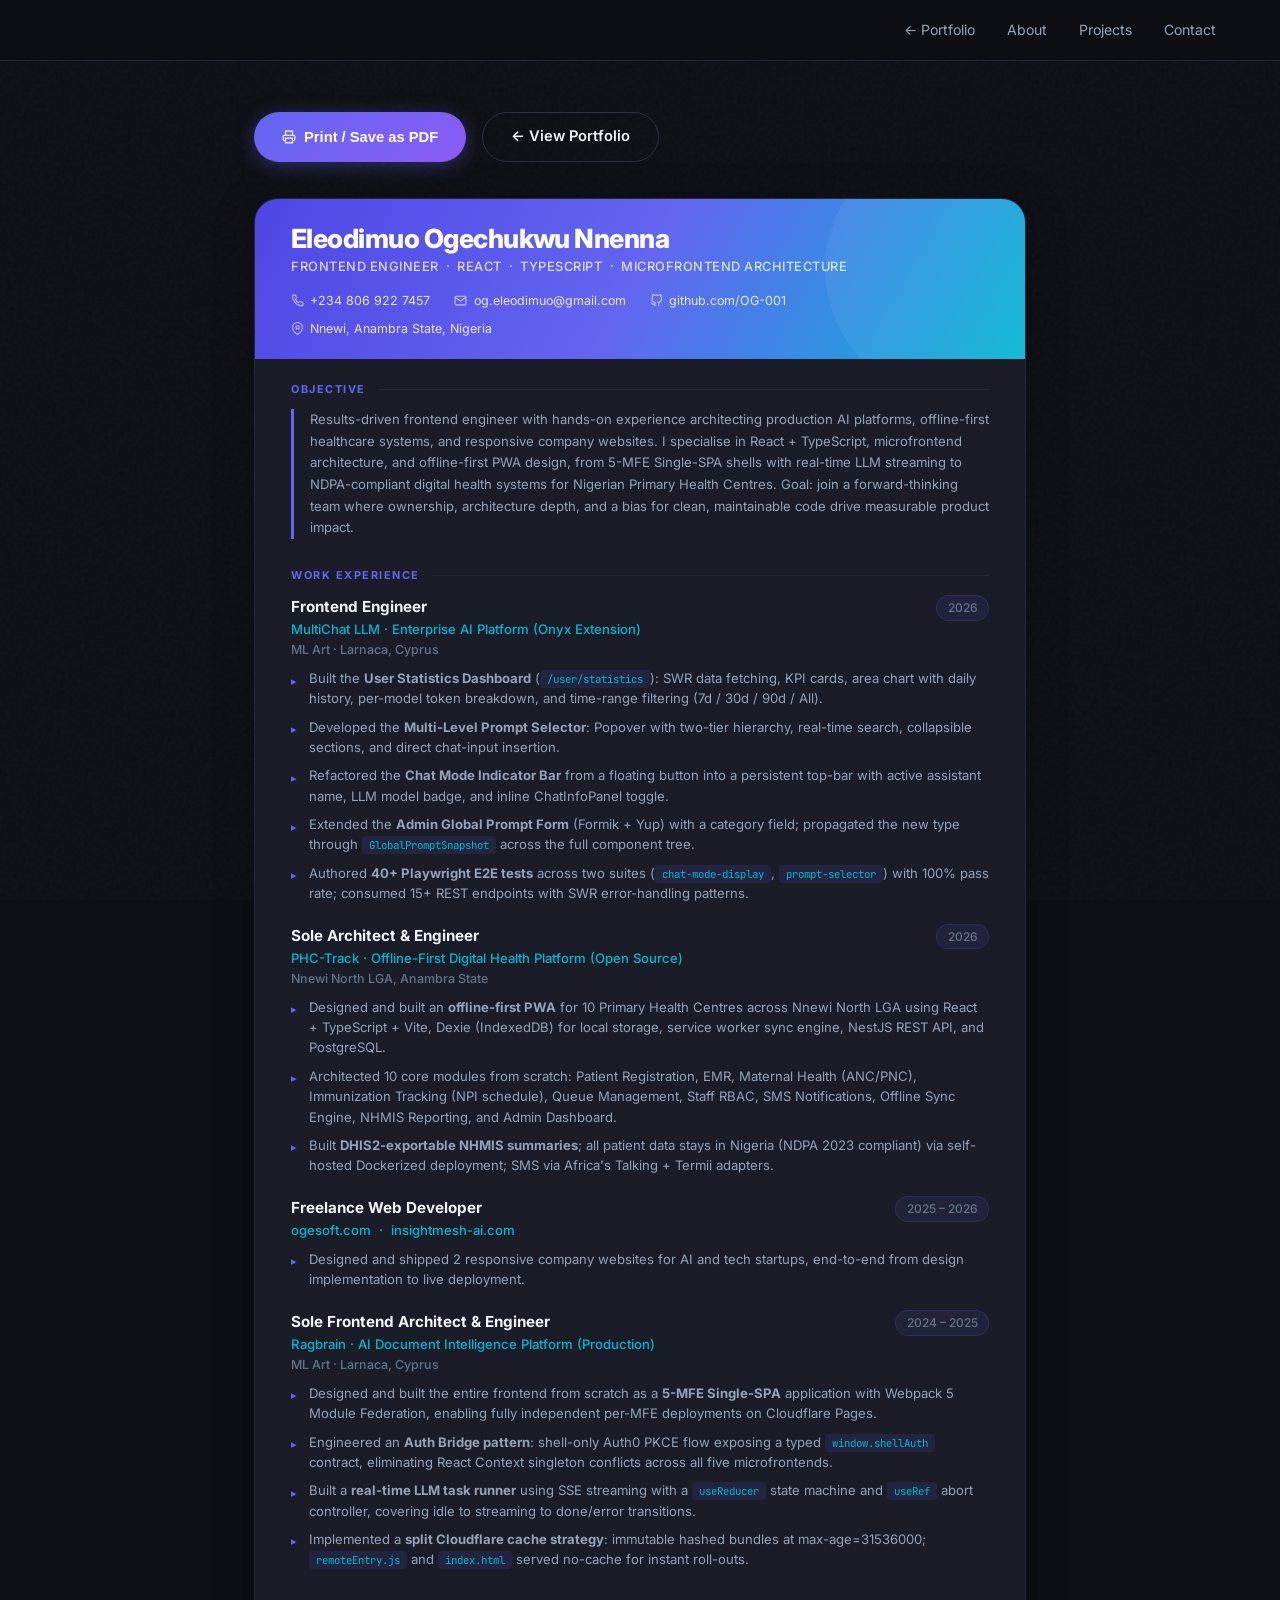
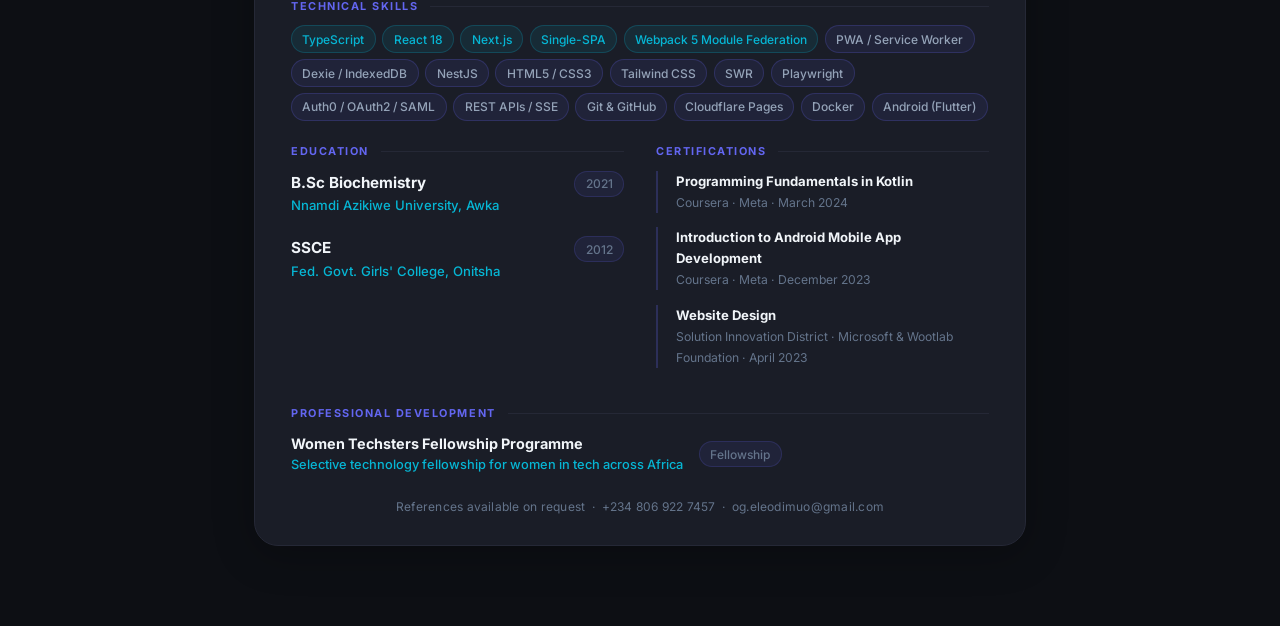
==== pages/cv.html @ f5566750 "Initial portfolio — frontend engineer showcase Includes Ragbrain (5-MFE Single-SPA), MultiChat LLM, " ====
<!DOCTYPE html>
<html lang="en">
<head>
  <meta charset="UTF-8"/>
  <meta name="viewport" content="width=device-width, initial-scale=1.0"/>
  <title>Eleodimuo Ogechukwu Nnenna — CV · Frontend Engineer</title>
  <link rel="preconnect" href="https://fonts.googleapis.com"/>
  <link rel="preconnect" href="https://fonts.gstatic.com" crossorigin/>
  <link href="https://fonts.googleapis.com/css2?family=Inter:wght@400;500;600;700;800&family=JetBrains+Mono:wght@400;700&display=swap" rel="stylesheet"/>
  <link rel="stylesheet" href="../assets/css/style.css?v=2"/>
  <style>
    /* ── CV page shell ── */
    .cv-page { background: var(--bg-base); min-height: 100vh; padding: 7rem 0 5rem; }
    .cv-wrap { max-width: 820px; margin: 0 auto; padding: 0 1.5rem; }

    /* ── Actions bar ── */
    .cv-actions { display: flex; gap: 1rem; margin-bottom: 2.25rem; flex-wrap: wrap; }

    /* ── Paper card — the visual "document" ── */
    .cv-paper {
      background: var(--bg-card);
      border: 1px solid var(--border);
      border-radius: var(--radius-xl);
      overflow: hidden;
      box-shadow: 0 8px 40px rgba(0,0,0,0.25);
    }

    /* ── Coloured top band ── */
    .cv-band {
      background: linear-gradient(120deg, #4f46e5 0%, #6366f1 50%, #06b6d4 100%);
      padding: 1.5rem 2.25rem 1.25rem;
      position: relative;
      overflow: hidden;
    }
    .cv-band::after {
      content: '';
      position: absolute;
      right: -60px; top: -60px;
      width: 260px; height: 260px;
      border-radius: 50%;
      background: rgba(255,255,255,0.06);
    }
    .cv-name {
      font-size: 1.65rem; font-weight: 800; letter-spacing: -0.02em;
      color: #fff; line-height: 1.15;
    }
    .cv-role {
      font-size: 0.8rem; font-weight: 500;
      color: rgba(255,255,255,0.78);
      margin: 0.25rem 0 0.85rem;
      letter-spacing: 0.04em;
      text-transform: uppercase;
    }
    .cv-contact-row {
      display: flex; flex-wrap: wrap; gap: 0.5rem 1.5rem;
      font-size: 0.78rem; color: rgba(255,255,255,0.85);
    }
    .cv-contact-item { display: flex; align-items: center; gap: 0.4rem; }
    .cv-contact-item svg { flex-shrink: 0; opacity: 0.75; }

    /* ── Body of the CV ── */
    .cv-body { padding: 1.4rem 2.25rem 1.75rem; }

    /* ── Section title with divider ── */
    .cv-sec {
      margin-bottom: 1.75rem;
    }
    .cv-sec-title {
      display: flex; align-items: center; gap: 0.75rem;
      font-size: 0.68rem; font-weight: 700;
      letter-spacing: 0.14em; text-transform: uppercase;
      color: var(--accent);
      margin-bottom: 0.65rem;
    }
    .cv-sec-title::after {
      content: '';
      flex: 1;
      height: 1px;
      background: var(--border);
    }

    /* ── Item rows (experience, education) ── */
    .cv-item { margin-bottom: 0; }
    .cv-item + .cv-item { margin-top: 1.25rem; }
    .cv-item-head {
      display: flex; align-items: flex-start;
      justify-content: space-between; flex-wrap: wrap; gap: 0.2rem;
      margin-bottom: 0.35rem;
    }
    .cv-item-title { font-size: 0.95rem; font-weight: 700; color: var(--text-1); }
    .cv-item-sub { font-size: 0.82rem; color: var(--accent-3); font-weight: 500; }
    .cv-item-date {
      font-size: 0.75rem; color: var(--text-3);
      white-space: nowrap;
      background: rgba(99,102,241,0.09);
      border: 1px solid rgba(99,102,241,0.18);
      border-radius: 20px;
      padding: 0.15rem 0.65rem;
      font-weight: 500;
    }

    /* ── Bullet list ── */
    .cv-list {
      padding-left: 0; list-style: none;
      margin: 0.5rem 0 0;
    }
    .cv-list li {
      position: relative;
      padding-left: 1.1rem;
      font-size: 0.82rem;
      color: var(--text-2);
      line-height: 1.55;
      margin-bottom: 0.5rem;
    }
    .cv-list li::before {
      content: '▸';
      position: absolute; left: 0;
      color: var(--accent);
      font-size: 0.7rem;
      top: 0.28rem;
    }

    /* ── Horizontal rule divider between bullets ── */
    .cv-divider {
      border: none;
      border-top: 1px solid rgba(99,102,241,0.2);
      margin: 0.35rem 0;
    }

    /* ── Skills chips ── */
    .cv-chips { display: flex; flex-wrap: wrap; gap: 0.4rem; }
    .cv-chip {
      font-size: 0.75rem; font-weight: 500;
      padding: 0.2rem 0.65rem;
      border-radius: 20px;
      background: rgba(99,102,241,0.09);
      border: 1px solid rgba(99,102,241,0.22);
      color: var(--text-2);
    }
    .cv-chip.hi {
      background: rgba(6,182,212,0.09);
      border-color: rgba(6,182,212,0.22);
      color: var(--accent-3);
    }

    /* ── Two-column layout for skills + education side-by-side ── */
    .cv-cols { display: grid; grid-template-columns: 1fr 1fr; gap: 2rem; }

    /* ── Objective block ── */
    .cv-objective {
      font-size: 0.82rem;
      line-height: 1.65;
      color: var(--text-2);
      border-left: 3px solid var(--accent);
      padding-left: 1rem;
      margin: 0;
    }

    /* ── Cert list ── */
    .cv-cert {
      font-size: 0.82rem; color: var(--text-2);
      line-height: 1.6;
      padding-left: 1.1rem;
      border-left: 2px solid rgba(99,102,241,0.25);
      margin-bottom: 0.9rem;
    }
    .cv-cert strong { color: var(--text-1); }
    .cv-cert-issuer { color: var(--text-3); font-size: 0.76rem; }

    /* ── Responsive ── */
    @media (max-width: 640px) {
      .cv-band { padding: 2rem 1.5rem 1.5rem; }
      .cv-body { padding: 1.75rem 1.5rem 2rem; }
      .cv-name { font-size: 1.7rem; }
      .cv-cols { grid-template-columns: 1fr; gap: 0; }
    }

    /* ── Print styles: clean 2-page output ── */
    @page {
      margin: 1.1cm 1cm 1cm;
      size: A4;
    }
    @media print {
      html, body { overflow: visible !important; background: #fff; }
      .nav, .cv-actions, body::before { display: none !important; }
      /* Force all fade-in elements visible — no scroll in print */
      .fade-in { opacity: 1 !important; transform: none !important; }
      .cv-page { padding: 0; background: #fff; min-height: 0; overflow: visible !important; }
      .cv-wrap { overflow: visible !important; height: auto !important; }
      .cv-paper { box-shadow: none; border: none; border-radius: 0; overflow: visible !important; height: auto !important; background: #fff !important; }
      .cv-band {
        -webkit-print-color-adjust: exact; print-color-adjust: exact;
        padding: 0.95rem 1.75rem 0.8rem;
        overflow: visible !important; height: auto !important;
      }
      .cv-body { padding: 0.85rem 1.75rem 0.9rem; overflow: visible !important; height: auto !important; -webkit-print-color-adjust: exact; print-color-adjust: exact; }
      /* Collapse grid to single column so print engine can't drop a column */
      .cv-cols { display: block !important; }
      .cv-cols > * + * { margin-top: 1.75rem; }
      /* Ensure all body text is dark/readable on white paper */
      .cv-body, .cv-body * { color: #1a1a2e !important; }
      .cv-item-title { color: #0f0f1a !important; }
      .cv-item-sub { color: #2d3561 !important; }
      .cv-item-date { color: #444 !important; background: #f0f0f8 !important; border-color: #c0c0e0 !important; }
      .cv-list li { color: #222 !important; }
      .cv-list li::before { color: #4f46e5 !important; }
      .cv-objective { color: #222 !important; border-left-color: #4f46e5 !important; }
      .cv-sec-title { color: #4f46e5 !important; }
      .cv-sec-title::after { background: #c0c0e0 !important; }
      .cv-chip { color: #333 !important; background: #f0f0f8 !important; border-color: #c0c0e0 !important; }
      .cv-chip.hi { color: #2d3561 !important; background: #e8eaf8 !important; border-color: #9da8e8 !important; }
      .cv-cert { color: #222 !important; border-left-color: #c0c0e0 !important; }
      .cv-cert strong { color: #0f0f1a !important; }
      .cv-cert-issuer { color: #555 !important; }
      .cv-divider { border-color: #ddd !important; }
      .cv-name { font-size: 1.75rem; }
      .cv-role { font-size: 0.9rem; margin: 0.2rem 0 0.65rem; }
      .cv-contact-row { font-size: 0.85rem; }
      .cv-sec { margin-bottom: 0.72rem; }
      .cv-sec-title { font-size: 0.78rem; margin-bottom: 0.4rem; }
      .cv-item-title { font-size: 1.03rem; }
      .cv-item-sub { font-size: 0.91rem; }
      .cv-item-date { font-size: 0.84rem; }
      .cv-list li { font-size: 0.91rem; line-height: 1.53; margin-bottom: 0.4rem; }
      .cv-divider { margin: 0.22rem 0 !important; }
      .cv-objective { font-size: 0.91rem; line-height: 1.57; }
      .cv-item-head { margin-bottom: 0.26rem; }
      .cv-item + .cv-item { margin-top: 0.42rem; }
      .cv-chip { font-size: 0.79rem; padding: 0.13rem 0.53rem; }
      .cv-cert { font-size: 0.91rem; line-height: 1.53; margin-bottom: 0.38rem; }
      .cv-cert-issuer { font-size: 0.82rem; }
      .cv-cols > * + * { margin-top: 1.1rem; }
      /* Keep each job entry together — prevent title orphaning */
      .cv-item { break-inside: avoid; }
      .cv-cert { break-inside: avoid; }
      .cv-divider { margin: 0.18rem 0 !important; }
    }
  </style>
</head>
<body>

<nav class="nav">
  <div class="nav-inner">
    <button class="nav-toggle" id="navToggle" aria-label="Toggle navigation">
      <span></span><span></span><span></span>
    </button>
    <ul class="nav-links" id="navLinks">
      <li><a href="../index.html">← Portfolio</a></li>
      <li><a href="about.html">About</a></li>
      <li><a href="projects.html">Projects</a></li>
      <li><a href="contact.html">Contact</a></li>
    </ul>
  </div>
</nav>

<div class="cv-page">
  <div class="cv-wrap">

    <!-- Actions -->
    <div class="cv-actions fade-in">
      <button onclick="window.print()" class="btn btn-primary" style="cursor:pointer;border:none;">
        <svg width="14" height="14" viewBox="0 0 24 24" fill="none" stroke="currentColor" stroke-width="2"><polyline points="6 9 6 2 18 2 18 9"/><path d="M6 18H4a2 2 0 01-2-2v-5a2 2 0 012-2h16a2 2 0 012 2v5a2 2 0 01-2 2h-2"/><rect x="6" y="14" width="12" height="8"/></svg>
        Print / Save as PDF
      </button>
      <a href="../index.html" class="btn btn-outline">← View Portfolio</a>
    </div>

    <!-- CV Paper -->
    <div class="cv-paper fade-in stagger-1">

      <!-- ══ Header Band ══ -->
      <div class="cv-band">
        <div class="cv-name">Eleodimuo Ogechukwu Nnenna</div>
        <div class="cv-role">Frontend Engineer &nbsp;·&nbsp; React &nbsp;·&nbsp; TypeScript &nbsp;·&nbsp; Microfrontend Architecture</div>
        <div class="cv-contact-row">
          <span class="cv-contact-item">
            <svg width="13" height="13" viewBox="0 0 24 24" fill="none" stroke="currentColor" stroke-width="2"><path d="M22 16.92v3a2 2 0 01-2.18 2 19.79 19.79 0 01-8.63-3.07A19.5 19.5 0 013 4.18 2 2 0 014.11 2h3a2 2 0 012 1.72c.127.96.361 1.903.7 2.81a2 2 0 01-.45 2.11L8.09 9.91a16 16 0 006 6l1.27-1.27a2 2 0 012.11-.45c.907.339 1.85.573 2.81.7A2 2 0 0122 16.92z"/></svg>
            +234 806 922 7457
          </span>
          <span class="cv-contact-item">
            <svg width="13" height="13" viewBox="0 0 24 24" fill="none" stroke="currentColor" stroke-width="2"><path d="M4 4h16c1.1 0 2 .9 2 2v12c0 1.1-.9 2-2 2H4c-1.1 0-2-.9-2-2V6c0-1.1.9-2 2-2z"/><polyline points="22,6 12,13 2,6"/></svg>
            og.eleodimuo@gmail.com
          </span>
          <span class="cv-contact-item">
            <svg width="13" height="13" viewBox="0 0 24 24" fill="none" stroke="currentColor" stroke-width="2"><path d="M9 19c-5 1.5-5-2.5-7-3m14 6v-3.87a3.37 3.37 0 00-.94-2.61c3.14-.35 6.44-1.54 6.44-7A5.44 5.44 0 0020 4.77 5.07 5.07 0 0019.91 1S18.73.65 16 2.48a13.38 13.38 0 00-7 0C6.27.65 5.09 1 5.09 1A5.07 5.07 0 005 4.77a5.44 5.44 0 00-1.5 3.78c0 5.42 3.3 6.61 6.44 7A3.37 3.37 0 009 18.13V22"/></svg>
            github.com/OG-001
          </span>
          <span class="cv-contact-item">
            <svg width="13" height="13" viewBox="0 0 24 24" fill="none" stroke="currentColor" stroke-width="2"><path d="M21 10c0 7-9 13-9 13s-9-6-9-13a9 9 0 0118 0z"/><circle cx="12" cy="10" r="3"/></svg>
            Nnewi, Anambra State, Nigeria
          </span>
        </div>
      </div>

      <!-- ══ CV Body ══ -->
      <div class="cv-body">

        <!-- OBJECTIVE -->
        <div class="cv-sec fade-in">
          <div class="cv-sec-title">Objective</div>
          <p class="cv-objective">
            Results-driven frontend engineer with hands-on experience architecting production AI platforms, offline-first healthcare systems, and responsive company websites.
            I specialise in React + TypeScript, microfrontend architecture, and offline-first PWA design, from 5-MFE Single-SPA shells with real-time LLM streaming to NDPA-compliant digital health systems for Nigerian Primary Health Centres.
            Goal: join a forward-thinking team where ownership, architecture depth, and a bias for clean, maintainable code drive measurable product impact.
          </p>
        </div>

        <!-- WORK EXPERIENCE -->
        <div class="cv-sec fade-in">
          <div class="cv-sec-title">Work Experience</div>

          <!-- MultiChat -->
          <div class="cv-item">
            <div class="cv-item-head">
              <div>
                <div class="cv-item-title">Frontend Engineer</div>
                <div class="cv-item-sub">MultiChat LLM · Enterprise AI Platform (Onyx Extension)</div>
                <div class="cv-item-sub" style="color:var(--text-3);font-size:0.78rem;">ML Art · Larnaca, Cyprus</div>
              </div>
              <div class="cv-item-date">2026</div>
            </div>
            <ul class="cv-list">
              <li>Built the <strong>User Statistics Dashboard</strong> (<code>/user/statistics</code>): SWR data fetching, KPI cards, area chart with daily history, per-model token breakdown, and time-range filtering (7d / 30d / 90d / All).</li>
              <li>Developed the <strong>Multi-Level Prompt Selector</strong>: Popover with two-tier hierarchy, real-time search, collapsible sections, and direct chat-input insertion.</li>
              <li>Refactored the <strong>Chat Mode Indicator Bar</strong> from a floating button into a persistent top-bar with active assistant name, LLM model badge, and inline ChatInfoPanel toggle.</li>
              <li>Extended the <strong>Admin Global Prompt Form</strong> (Formik + Yup) with a category field; propagated the new type through <code>GlobalPromptSnapshot</code> across the full component tree.</li>
              <li>Authored <strong>40+ Playwright E2E tests</strong> across two suites (<code>chat-mode-display</code>, <code>prompt-selector</code>) with 100% pass rate; consumed 15+ REST endpoints with SWR error-handling patterns.</li>
            </ul>
          </div>

          <!-- PHC-Track -->
          <div class="cv-item">
            <div class="cv-item-head">
              <div>
                <div class="cv-item-title">Sole Architect &amp; Engineer</div>
                <div class="cv-item-sub">PHC-Track · Offline-First Digital Health Platform (Open Source)</div>
                <div class="cv-item-sub" style="color:var(--text-3);font-size:0.78rem;">Nnewi North LGA, Anambra State</div>
              </div>
              <div class="cv-item-date">2026</div>
            </div>
            <ul class="cv-list">
              <li>Designed and built an <strong>offline-first PWA</strong> for 10 Primary Health Centres across Nnewi North LGA using React + TypeScript + Vite, Dexie (IndexedDB) for local storage, service worker sync engine, NestJS REST API, and PostgreSQL.</li>
              <li>Architected 10 core modules from scratch: Patient Registration, EMR, Maternal Health (ANC/PNC), Immunization Tracking (NPI schedule), Queue Management, Staff RBAC, SMS Notifications, Offline Sync Engine, NHMIS Reporting, and Admin Dashboard.</li>
              <li>Built <strong>DHIS2-exportable NHMIS summaries</strong>; all patient data stays in Nigeria (NDPA 2023 compliant) via self-hosted Dockerized deployment; SMS via Africa's Talking + Termii adapters.</li>
            </ul>
          </div>

          <!-- Freelance Websites -->
          <div class="cv-item">
            <div class="cv-item-head">
              <div>
                <div class="cv-item-title">Freelance Web Developer</div>
                <div class="cv-item-sub">ogesoft.com &nbsp;·&nbsp; insightmesh-ai.com</div>
              </div>
              <div class="cv-item-date">2025 – 2026</div>
            </div>
            <ul class="cv-list">
              <li>Designed and shipped 2 responsive company websites for AI and tech startups, end-to-end from design implementation to live deployment.</li>
            </ul>
          </div>

          <!-- Ragbrain -->
          <div class="cv-item">
            <div class="cv-item-head">
              <div>
                <div class="cv-item-title">Sole Frontend Architect &amp; Engineer</div>
                <div class="cv-item-sub">Ragbrain · AI Document Intelligence Platform (Production)</div>
                <div class="cv-item-sub" style="color:var(--text-3);font-size:0.78rem;">ML Art · Larnaca, Cyprus</div>
              </div>
              <div class="cv-item-date">2024 – 2025</div>
            </div>
            <ul class="cv-list">
              <li>Designed and built the entire frontend from scratch as a <strong>5-MFE Single-SPA</strong> application with Webpack 5 Module Federation, enabling fully independent per-MFE deployments on Cloudflare Pages.</li>
              <li>Engineered an <strong>Auth Bridge pattern</strong>: shell-only Auth0 PKCE flow exposing a typed <code>window.shellAuth</code> contract, eliminating React Context singleton conflicts across all five microfrontends.</li>
              <li>Built a <strong>real-time LLM task runner</strong> using SSE streaming with a <code>useReducer</code> state machine and <code>useRef</code> abort controller, covering idle to streaming to done/error transitions.</li>
              <li>Implemented a <strong>split Cloudflare cache strategy</strong>: immutable hashed bundles at max-age=31536000; <code>remoteEntry.js</code> and <code>index.html</code> served no-cache for instant roll-outs.</li>
            </ul>
          </div>
        </div>

        <!-- TECHNICAL SKILLS -->
        <div class="cv-sec fade-in" style="margin-top:1.4rem;margin-bottom:0;">
          <div class="cv-sec-title">Technical Skills</div>
          <div class="cv-chips">
            <span class="cv-chip hi">TypeScript</span>
            <span class="cv-chip hi">React 18</span>
            <span class="cv-chip hi">Next.js</span>
            <span class="cv-chip hi">Single-SPA</span>
            <span class="cv-chip hi">Webpack 5 Module Federation</span>
            <span class="cv-chip">PWA / Service Worker</span>
            <span class="cv-chip">Dexie / IndexedDB</span>
            <span class="cv-chip">NestJS</span>
            <span class="cv-chip">HTML5 / CSS3</span>
            <span class="cv-chip">Tailwind CSS</span>
            <span class="cv-chip">SWR</span>
            <span class="cv-chip">Playwright</span>
            <span class="cv-chip">Auth0 / OAuth2 / SAML</span>
            <span class="cv-chip">REST APIs / SSE</span>
            <span class="cv-chip">Git &amp; GitHub</span>
            <span class="cv-chip">Cloudflare Pages</span>
            <span class="cv-chip">Docker</span>
            <span class="cv-chip">Android (Flutter)</span>
          </div>
        </div>

        <!-- EDUCATION + CERTIFICATIONS side-by-side -->
        <div class="cv-cols" style="margin-top:1.4rem;">

          <!-- Education -->
          <div class="cv-sec fade-in" style="margin-bottom:0;">
            <div class="cv-sec-title">Education</div>

            <div class="cv-item">
              <div class="cv-item-head">
                <div>
                  <div class="cv-item-title">B.Sc Biochemistry</div>
                  <div class="cv-item-sub">Nnamdi Azikiwe University, Awka</div>
                </div>
                <div class="cv-item-date">2021</div>
              </div>
            </div>

            <div class="cv-item">
              <div class="cv-item-head">
                <div>
                  <div class="cv-item-title">SSCE</div>
                  <div class="cv-item-sub">Fed. Govt. Girls' College, Onitsha</div>
                </div>
                <div class="cv-item-date">2012</div>
              </div>
            </div>

          </div>

          <!-- Certifications -->
          <div class="cv-sec fade-in" style="margin-bottom:0;">
            <div class="cv-sec-title">Certifications</div>

            <div class="cv-cert">
              <strong>Programming Fundamentals in Kotlin</strong><br/>
              <span class="cv-cert-issuer">Coursera · Meta · March 2024</span>
            </div>

            <div class="cv-cert">
              <strong>Introduction to Android Mobile App Development</strong><br/>
              <span class="cv-cert-issuer">Coursera · Meta · December 2023</span>
            </div>

            <div class="cv-cert">
              <strong>Website Design</strong><br/>
              <span class="cv-cert-issuer">Solution Innovation District · Microsoft &amp; Wootlab Foundation · April 2023</span>
            </div>

          </div>

        </div><!-- /.cv-cols -->

        <!-- PROFESSIONAL DEVELOPMENT -->
        <div class="cv-sec fade-in" style="margin-bottom:0;margin-top:1.4rem;">
          <div class="cv-sec-title">Professional Development</div>
          <div style="display:flex;align-items:center;gap:1rem;flex-wrap:wrap;">
            <div>
              <div class="cv-item-title" style="font-size:0.9rem;">Women Techsters Fellowship Programme</div>
              <div class="cv-item-sub" style="font-size:0.8rem;">Selective technology fellowship for women in tech across Africa</div>
            </div>
            <div class="cv-item-date">Fellowship</div>
          </div>
        </div>

        <!-- FOOTER NOTE -->
        <p style="font-size:0.75rem;color:var(--text-3);text-align:center;margin-top:1.25rem;letter-spacing:0.02em;">
          References available on request &nbsp;·&nbsp; +234 806 922 7457 &nbsp;·&nbsp; og.eleodimuo@gmail.com
        </p>

      </div><!-- /.cv-body -->
    </div><!-- /.cv-paper -->

  </div><!-- /.cv-wrap -->
</div><!-- /.cv-page -->

<script src="../assets/js/main.js"></script>
</body>
</html>
---- assets/css/style.css ----
/* ─────────────────────────────────────────────────────────────
   MultiChat LLM Platform — Portfolio Stylesheet
   ───────────────────────────────────────────────────────────── */

:root {
  --bg-base:       #0d0f14;
  --bg-surface:    #14171f;
  --bg-card:       #1a1d27;
  --bg-card-hover: #1f2333;
  --border:        #252836;
  --border-light:  #2e3248;
  --accent:        #6366f1;        /* indigo */
  --accent-2:      #8b5cf6;        /* violet */
  --accent-3:      #06b6d4;        /* cyan */
  --accent-4:      #10b981;        /* emerald */
  --accent-5:      #f59e0b;        /* amber */
  --accent-red:    #ef4444;
  --text-1:        #f1f5f9;
  --text-2:        #94a3b8;
  --text-3:        #64748b;
  --radius-sm:     6px;
  --radius-md:     12px;
  --radius-lg:     18px;
  --radius-xl:     24px;
  --shadow:        0 8px 32px rgba(0,0,0,0.4);
  --shadow-glow:   0 0 40px rgba(99,102,241,0.15);
  --transition:    0.25s cubic-bezier(0.4,0,0.2,1);
}

/* ── Reset ── */
*, *::before, *::after { box-sizing: border-box; margin: 0; padding: 0; }
html { scroll-behavior: smooth; font-size: 16px; }
body {
  font-family: 'Inter', 'Segoe UI', system-ui, sans-serif;
  background: var(--bg-base);
  color: var(--text-1);
  line-height: 1.6;
  overflow-x: hidden;
}
a { text-decoration: none; color: inherit; }
img, svg { display: block; max-width: 100%; }

/* ── Typography ── */
h1 { font-size: clamp(2.2rem, 5vw, 3.8rem); font-weight: 800; line-height: 1.1; letter-spacing: -0.03em; }
h2 { font-size: clamp(1.6rem, 3vw, 2.4rem); font-weight: 700; letter-spacing: -0.02em; }
h3 { font-size: 1.2rem; font-weight: 600; }
h4 { font-size: 1rem; font-weight: 600; }
p  { color: var(--text-2); line-height: 1.75; }
code {
  font-family: 'JetBrains Mono', 'Fira Code', monospace;
  font-size: 0.82em;
  background: rgba(99,102,241,0.12);
  color: var(--accent-3);
  padding: 2px 7px;
  border-radius: 4px;
}
pre {
  background: #0a0c12;
  border: 1px solid var(--border-light);
  border-radius: var(--radius-md);
  padding: 1.25rem 1.5rem;
  overflow-x: auto;
  font-size: 0.85rem;
  line-height: 1.7;
}
pre code { background: none; padding: 0; color: #e2e8f0; }

/* ── Layout helpers ── */
.container { max-width: 1200px; margin: 0 auto; padding: 0 1.5rem; }
.section    { padding: 6rem 0; }
.section-sm { padding: 4rem 0; }

/* ── Accent text ── */
.grad {
  color: #fff;
}
.grad-green {
  color: var(--accent-4);
}

/* ── Noise texture overlay ── */
body::before {
  content: '';
  position: fixed;
  inset: 0;
  background-image: url("data:image/svg+xml,%3Csvg viewBox='0 0 256 256' xmlns='http://www.w3.org/2000/svg'%3E%3Cfilter id='n'%3E%3CfeTurbulence type='fractalNoise' baseFrequency='0.9' numOctaves='4' stitchTiles='stitch'/%3E%3C/filter%3E%3Crect width='100%25' height='100%25' filter='url(%23n)' opacity='0.03'/%3E%3C/svg%3E");
  pointer-events: none;
  z-index: 0;
}

/* ── Nav ── */
.nav {
  position: fixed;
  top: 0; left: 0; right: 0;
  z-index: 100;
  background: rgba(13,15,20,0.85);
  backdrop-filter: blur(20px);
  border-bottom: 1px solid var(--border);
  transition: var(--transition);
}
.nav-inner {
  display: flex;
  align-items: center;
  justify-content: space-between;
  height: 60px;
  max-width: 1200px;
  margin: 0 auto;
  padding: 0 1.5rem;
}
.nav-logo {
  display: flex;
  align-items: center;
  gap: 10px;
  font-weight: 700;
  font-size: 1.05rem;
}
.nav-logo-dot {
  width: 10px; height: 10px;
  background: linear-gradient(135deg, var(--accent), var(--accent-2));
  border-radius: 50%;
}
.nav-links {
  display: flex;
  gap: 2rem;
  list-style: none;
  margin-left: auto;
}
.nav-links a {
  font-size: 0.88rem;
  color: var(--text-2);
  transition: color var(--transition);
  position: relative;
}
.nav-links a::after {
  content: '';
  position: absolute;
  bottom: -2px; left: 0; right: 100%;
  height: 1px;
  background: var(--accent);
  transition: right var(--transition);
}
.nav-links a:hover { color: var(--text-1); }
.nav-links a:hover::after { right: 0; }
.nav-cta {
  background: linear-gradient(135deg, var(--accent), var(--accent-2));
  color: #fff !important;
  padding: 0.45rem 1.1rem;
  border-radius: 20px;
  font-weight: 600;
  font-size: 0.85rem !important;
  transition: opacity var(--transition) !important;
}
.nav-cta:hover { opacity: 0.85; }
.nav-cta::after { display: none !important; }

/* ── Hero ── */
.hero {
  position: relative;
  min-height: 100vh;
  display: flex;
  align-items: center;
  padding-top: 60px;
  overflow: hidden;
}
.hero-bg {
  position: absolute;
  inset: 0;
  background:
    radial-gradient(ellipse 80% 60% at 20% 40%, rgba(99,102,241,0.12) 0%, transparent 60%),
    radial-gradient(ellipse 60% 50% at 80% 60%, rgba(139,92,246,0.10) 0%, transparent 60%),
    radial-gradient(ellipse 50% 40% at 50% 10%, rgba(6,182,212,0.08) 0%, transparent 60%);
}
.hero-grid {
  position: absolute;
  inset: 0;
  background-image:
    linear-gradient(rgba(255,255,255,0.02) 1px, transparent 1px),
    linear-gradient(90deg, rgba(255,255,255,0.02) 1px, transparent 1px);
  background-size: 60px 60px;
  mask-image: radial-gradient(ellipse 80% 80% at 50% 50%, black, transparent);
}
.hero-content {
  position: relative;
  z-index: 1;
  max-width: 760px;
  margin: 0 auto;
  text-align: center;
}
.hero-badge {
  display: inline-flex;
  align-items: center;
  gap: 8px;
  background: rgba(99,102,241,0.12);
  border: 1px solid rgba(99,102,241,0.25);
  border-radius: 20px;
  padding: 6px 14px;
  font-size: 0.8rem;
  font-weight: 600;
  color: var(--accent);
  margin-bottom: 1.5rem;
  letter-spacing: 0.04em;
  text-transform: uppercase;
}
.hero-badge-dot {
  width: 6px; height: 6px;
  background: var(--accent);
  border-radius: 50%;
  animation: pulse 2s infinite;
}
@keyframes pulse {
  0%, 100% { opacity: 1; transform: scale(1); }
  50% { opacity: 0.5; transform: scale(0.8); }
}
.hero h1 { margin-bottom: 1.25rem; font-size: clamp(1.2rem, 2.5vw, 1.9rem); }
.hero-sub {
  font-size: 1.15rem;
  color: var(--text-2);
  margin-bottom: 2.5rem;
  max-width: 560px;
  line-height: 1.7;
  margin-left: auto;
  margin-right: auto;
}
.hero-actions { display: flex; gap: 1rem; flex-wrap: wrap; justify-content: center; }
.btn {
  display: inline-flex;
  align-items: center;
  gap: 8px;
  padding: 0.75rem 1.75rem;
  border-radius: 30px;
  font-weight: 600;
  font-size: 0.92rem;
  transition: all var(--transition);
  cursor: pointer;
  border: none;
}
.btn-primary {
  background: linear-gradient(135deg, var(--accent), var(--accent-2));
  color: #fff;
  box-shadow: 0 4px 20px rgba(99,102,241,0.35);
}
.btn-primary:hover {
  transform: translateY(-2px);
  box-shadow: 0 8px 32px rgba(99,102,241,0.45);
}
.btn-outline {
  background: transparent;
  color: var(--text-1);
  border: 1px solid var(--border-light);
}
.btn-outline:hover {
  border-color: var(--accent);
  color: var(--accent);
  transform: translateY(-2px);
}
.hero-stats {
  display: flex;
  gap: 2.5rem;
  margin-top: 3.5rem;
  padding-top: 2.5rem;
  border-top: 1px solid var(--border);
  flex-wrap: wrap;
  justify-content: center;
}
.hero-stat-value {
  font-size: 2rem;
  font-weight: 800;
  color: var(--text-1);
}
.hero-stat-label {
  font-size: 0.78rem;
  color: var(--text-3);
  text-transform: uppercase;
  letter-spacing: 0.06em;
  margin-top: 2px;
}

/* ── Section headers ── */
.section-header { text-align: center; max-width: 640px; margin: 0 auto 4rem; }
.section-tag {
  display: inline-block;
  font-size: 0.75rem;
  font-weight: 700;
  text-transform: uppercase;
  letter-spacing: 0.1em;
  color: var(--accent);
  margin-bottom: 0.75rem;
}
.section-header h2 { margin-bottom: 1rem; font-size: clamp(1.2rem, 2.2vw, 1.7rem); }
.section-header p { font-size: 1.05rem; }

/* ── Cards ── */
.card {
  background: var(--bg-card);
  border: 1px solid var(--border);
  border-radius: var(--radius-lg);
  overflow: hidden;
  transition: all var(--transition);
}
.card:hover {
  border-color: var(--border-light);
  transform: translateY(-4px);
  box-shadow: var(--shadow), var(--shadow-glow);
}
.card-body { padding: 1.75rem; }

/* ── Feature grid ── */
.feature-grid {
  display: grid;
  grid-template-columns: repeat(auto-fill, minmax(300px, 1fr));
  gap: 1.5rem;
}
.feature-icon {
  width: 48px; height: 48px;
  border-radius: var(--radius-md);
  display: flex;
  align-items: center;
  justify-content: center;
  font-size: 1.4rem;
  margin-bottom: 1rem;
}
.feature-card h3 { margin-bottom: 0.5rem; }
.feature-card p { font-size: 0.9rem; }

/* ── Tech stack ── */
.tech-grid {
  display: flex;
  flex-wrap: wrap;
  gap: 0.75rem;
  margin-top: 1rem;
}
.tech-tag {
  display: inline-flex;
  align-items: center;
  gap: 6px;
  background: var(--bg-card);
  border: 1px solid var(--border);
  border-radius: 20px;
  padding: 0.35rem 0.9rem;
  font-size: 0.82rem;
  font-weight: 500;
  color: var(--text-2);
  transition: all var(--transition);
}
.tech-tag:hover {
  border-color: var(--accent);
  color: var(--accent);
}
.tech-dot {
  width: 7px; height: 7px;
  border-radius: 50%;
}

/* ── Architecture section ── */
.arch-container {
  background: var(--bg-surface);
  border: 1px solid var(--border);
  border-radius: var(--radius-xl);
  overflow: hidden;
}
.arch-tabs {
  display: flex;
  border-bottom: 1px solid var(--border);
  overflow-x: auto;
  padding: 0 1.5rem;
}
.arch-tab {
  padding: 1rem 1.25rem;
  font-size: 0.88rem;
  font-weight: 600;
  color: var(--text-3);
  cursor: pointer;
  border-bottom: 2px solid transparent;
  white-space: nowrap;
  transition: all var(--transition);
}
.arch-tab:hover { color: var(--text-2); }
.arch-tab.active { color: var(--accent); border-bottom-color: var(--accent); }
.arch-panel { display: none; padding: 2rem; }
.arch-panel.active { display: block; }

/* ── Screenshot mockup ── */
.mockup-container {
  background: var(--bg-surface);
  border: 1px solid var(--border);
  border-radius: var(--radius-xl);
  overflow: hidden;
}
.mockup-bar {
  background: var(--bg-card);
  border-bottom: 1px solid var(--border);
  padding: 0.75rem 1rem;
  display: flex;
  align-items: center;
  gap: 0.5rem;
}
.mockup-dot { width: 10px; height: 10px; border-radius: 50%; }
.mockup-url {
  flex: 1;
  background: var(--bg-base);
  border: 1px solid var(--border);
  border-radius: 6px;
  padding: 4px 12px;
  font-size: 0.78rem;
  color: var(--text-3);
  max-width: 360px;
  margin: 0 auto;
}
.mockup-content { padding: 0; }

/* ── Timeline ── */
.timeline { position: relative; padding-left: 2rem; }
.timeline::before {
  content: '';
  position: absolute;
  left: 7px; top: 6px; bottom: 0;
  width: 2px;
  background: linear-gradient(to bottom, var(--accent), transparent);
}
.timeline-item {
  position: relative;
  padding-bottom: 2.5rem;
}
.timeline-item::before {
  content: '';
  position: absolute;
  left: -1.73rem;
  top: 6px;
  width: 12px; height: 12px;
  background: var(--accent);
  border-radius: 50%;
  box-shadow: 0 0 12px rgba(99,102,241,0.5);
}
.timeline-date {
  font-size: 0.78rem;
  font-weight: 700;
  text-transform: uppercase;
  letter-spacing: 0.08em;
  color: var(--accent);
  margin-bottom: 0.4rem;
}
.timeline-item h3 { margin-bottom: 0.4rem; }
.timeline-item p { font-size: 0.9rem; }

/* ── Code snippet ── */
.code-window {
  background: #070910;
  border: 1px solid var(--border-light);
  border-radius: var(--radius-lg);
  overflow: hidden;
}
.code-header {
  background: var(--bg-card);
  padding: 0.75rem 1.25rem;
  display: flex;
  align-items: center;
  gap: 0.75rem;
  border-bottom: 1px solid var(--border);
}
.code-filename {
  font-size: 0.8rem;
  color: var(--text-3);
  font-family: 'JetBrains Mono', monospace;
}
.code-body { padding: 1.5rem; overflow-x: auto; }
.code-body pre { background: none; border: none; padding: 0; }

/* ── Endpoint table ── */
.endpoint-table {
  width: 100%;
  border-collapse: collapse;
  font-size: 0.85rem;
}
.endpoint-table th {
  text-align: left;
  padding: 0.75rem 1rem;
  color: var(--text-3);
  font-size: 0.75rem;
  text-transform: uppercase;
  letter-spacing: 0.07em;
  border-bottom: 1px solid var(--border);
}
.endpoint-table td { padding: 0.75rem 1rem; border-bottom: 1px solid var(--border); vertical-align: top; }
.endpoint-table tr:last-child td { border-bottom: none; }
.endpoint-table tr:hover td { background: var(--bg-card-hover); }
.method-badge {
  display: inline-block;
  padding: 2px 8px;
  border-radius: 4px;
  font-family: 'JetBrains Mono', monospace;
  font-size: 0.72rem;
  font-weight: 700;
}
.method-GET    { background: rgba(16,185,129,0.15); color: #34d399; }
.method-POST   { background: rgba(99,102,241,0.15); color: #818cf8; }
.method-PUT    { background: rgba(245,158,11,0.15); color: #fbbf24; }
.method-DELETE { background: rgba(239,68,68,0.15); color: #f87171; }
.endpoint-path { font-family: 'JetBrains Mono', monospace; color: var(--text-1); }
.endpoint-status {
  display: inline-flex;
  align-items: center;
  gap: 5px;
  font-size: 0.78rem;
  font-weight: 600;
  color: var(--accent-4);
}
.endpoint-status::before {
  content: '';
  width: 6px; height: 6px;
  background: var(--accent-4);
  border-radius: 50%;
}
.endpoint-new  { color: var(--accent-3); }
.endpoint-ext  { color: var(--accent-5); }

/* ── Stats grid ── */
.stats-row {
  display: grid;
  grid-template-columns: repeat(auto-fill, minmax(180px, 1fr));
  gap: 1rem;
}
.stat-card {
  background: var(--bg-card);
  border: 1px solid var(--border);
  border-radius: var(--radius-md);
  padding: 1.5rem;
  text-align: center;
  transition: all var(--transition);
}
.stat-card:hover {
  border-color: var(--accent);
  box-shadow: 0 0 20px rgba(99,102,241,0.1);
}
.stat-num {
  font-size: 2.2rem;
  font-weight: 800;
  color: var(--accent);
}
.stat-label { font-size: 0.8rem; color: var(--text-3); margin-top: 4px; }

/* ── Test results ── */
.test-list { list-style: none; display: flex; flex-direction: column; gap: 0.6rem; }
.test-item {
  display: flex;
  align-items: center;
  gap: 0.75rem;
  padding: 0.65rem 1rem;
  background: var(--bg-card);
  border: 1px solid var(--border);
  border-radius: var(--radius-sm);
  font-size: 0.85rem;
  transition: all var(--transition);
}
.test-item:hover { border-color: var(--border-light); }
.test-pass { border-left: 3px solid var(--accent-4); }
.test-warn { border-left: 3px solid var(--accent-5); }
.test-icon { font-size: 1rem; flex-shrink: 0; }
.test-name { flex: 1; color: var(--text-2); }
.test-badge {
  font-size: 0.72rem;
  font-weight: 700;
  text-transform: uppercase;
  padding: 2px 8px;
  border-radius: 4px;
}
.badge-pass { background: rgba(16,185,129,0.15); color: #34d399; }
.badge-warn { background: rgba(245,158,11,0.15); color: #fbbf24; }

/* ── Two col layout ── */
.two-col {
  display: grid;
  grid-template-columns: 1fr 1fr;
  gap: 2rem;
  align-items: start;
}
.three-col {
  display: grid;
  grid-template-columns: repeat(3, 1fr);
  gap: 1.5rem;
}

/* ── Contribution highlights ── */
.contrib-item {
  display: flex;
  gap: 1rem;
  padding: 1.25rem;
  background: var(--bg-card);
  border: 1px solid var(--border);
  border-radius: var(--radius-md);
  transition: all var(--transition);
}
.contrib-item:hover {
  border-color: var(--border-light);
  transform: translateX(4px);
}
.contrib-num {
  font-size: 1.5rem;
  font-weight: 800;
  color: var(--accent);
  flex-shrink: 0;
  width: 2rem;
  line-height: 1;
  margin-top: 2px;
}
.contrib-body h4 { margin-bottom: 0.3rem; }
.contrib-body p { font-size: 0.88rem; }

/* ── Scrollbar ── */
::-webkit-scrollbar { width: 6px; height: 6px; }
::-webkit-scrollbar-track { background: var(--bg-surface); }
::-webkit-scrollbar-thumb { background: var(--border-light); border-radius: 3px; }
::-webkit-scrollbar-thumb:hover { background: var(--accent); }

/* ── Footer ── */
.footer {
  background: var(--bg-surface);
  border-top: 1px solid var(--border);
  padding: 3rem 0 2rem;
  margin-top: 4rem;
}
.footer-grid {
  display: grid;
  grid-template-columns: 2fr 1fr 1fr;
  gap: 3rem;
  margin-bottom: 2.5rem;
}
.footer-brand h3 { margin-bottom: 0.75rem; }
.footer-brand p { font-size: 0.88rem; max-width: 280px; }
.footer-col h4 { font-size: 0.8rem; text-transform: uppercase; letter-spacing: 0.08em; color: var(--text-3); margin-bottom: 1rem; }
.footer-col ul { list-style: none; }
.footer-col li { margin-bottom: 0.6rem; }
.footer-col a { font-size: 0.88rem; color: var(--text-2); transition: color var(--transition); }
.footer-col a:hover { color: var(--accent); }
.footer-bottom {
  display: flex;
  align-items: center;
  justify-content: space-between;
  padding-top: 2rem;
  border-top: 1px solid var(--border);
  font-size: 0.82rem;
  color: var(--text-3);
}

/* ── Animations ── */
.fade-in {
  opacity: 0;
  transform: translateY(24px);
  transition: opacity 0.6s ease, transform 0.6s ease;
}
.fade-in.visible {
  opacity: 1;
  transform: translateY(0);
}
.stagger-1 { transition-delay: 0.1s; }
.stagger-2 { transition-delay: 0.2s; }
.stagger-3 { transition-delay: 0.3s; }
.stagger-4 { transition-delay: 0.4s; }

/* ── Responsive ── */
@media (max-width: 900px) {
  .two-col, .three-col { grid-template-columns: 1fr; }
  .footer-grid { grid-template-columns: 1fr 1fr; }
  .hero-stats { gap: 1.5rem; }
}
@media (max-width: 640px) {
  .nav-links { display: none; }
  .section { padding: 4rem 0; }
  .footer-grid { grid-template-columns: 1fr; }
  .stats-row { grid-template-columns: 1fr 1fr; }
}

/* ── Highlight colours ── */
.hl-indigo { background: rgba(99,102,241,0.12); border-color: rgba(99,102,241,0.25); }
.hl-violet { background: rgba(139,92,246,0.12); border-color: rgba(139,92,246,0.25); }
.hl-cyan   { background: rgba(6,182,212,0.12);  border-color: rgba(6,182,212,0.25); }
.hl-green  { background: rgba(16,185,129,0.12); border-color: rgba(16,185,129,0.25); }
.hl-amber  { background: rgba(245,158,11,0.12); border-color: rgba(245,158,11,0.25); }
.hl-red    { background: rgba(239,68,68,0.12);  border-color: rgba(239,68,68,0.25); }

.icon-indigo { background: rgba(99,102,241,0.15); color: #818cf8; }
.icon-violet { background: rgba(139,92,246,0.15); color: #a78bfa; }
.icon-cyan   { background: rgba(6,182,212,0.15);  color: #22d3ee; }
.icon-green  { background: rgba(16,185,129,0.15); color: #34d399; }
.icon-amber  { background: rgba(245,158,11,0.15); color: #fbbf24; }
.icon-red    { background: rgba(239,68,68,0.15);  color: #f87171; }

/* ── Nav scroll behaviour ── */
.nav--scrolled {
  box-shadow: 0 4px 24px rgba(0,0,0,0.4);
  border-bottom-color: var(--border-light);
}
.nav--hidden { transform: translateY(-100%); }
.nav-links a.active { color: var(--text-1); }
.nav-links a.active::after { width: 100%; }

/* ══════════════════════════════════════════
   UNIFIED PORTFOLIO — RAGBRAIN + MULTICHAT
   Added classes for merged portfolio
   ══════════════════════════════════════════ */

/* ── Hero canvas & typewriter ── */
.hero-canvas {
  position: absolute;
  inset: 0;
  pointer-events: none;
  z-index: 0;
}
.typed-cursor {
  display: inline-block;
  color: var(--accent);
  animation: blink 1s step-end infinite;
}
@keyframes blink { 0%,100% { opacity:1; } 50% { opacity:0; } }

/* ── Nav mobile toggle ── */
.nav-toggle {
  display: none;
  flex-direction: column;
  gap: 5px;
  background: none;
  border: none;
  cursor: pointer;
  padding: 4px;
}
.nav-toggle span {
  display: block;
  width: 22px;
  height: 2px;
  background: var(--text-2);
  border-radius: 2px;
  transition: all 0.25s;
}
@media (max-width: 768px) {
  .nav-toggle { display: flex; }
  .nav-links {
    display: none;
    position: absolute;
    top: 100%;
    left: 0;
    right: 0;
    background: var(--bg-surface);
    border-bottom: 1px solid var(--border);
    padding: 1rem 1.5rem;
    flex-direction: column;
    gap: 0.75rem;
  }
  .nav-links.open { display: flex; }
  .nav-links li { list-style: none; }
  .nav-links a { font-size: 0.95rem; }
}

/* ── About grid ── */
.about-grid {
  display: grid;
  grid-template-columns: 1fr 1fr;
  gap: 3rem;
  align-items: start;
}
@media (max-width: 768px) { .about-grid { grid-template-columns: 1fr; gap: 2rem; } }

/* ── Skill bars ── */
.about-skills { display: flex; flex-direction: column; gap: 1rem; }
.skill-row { display: grid; grid-template-columns: 1fr auto; grid-template-rows: auto auto; gap: 0.3rem 0.5rem; align-items: center; }
.sk-name { font-size: 0.85rem; font-weight: 600; color: var(--text-2); grid-column: 1; }
.sk-pct { font-size: 0.8rem; font-weight: 700; color: var(--accent); grid-column: 2; grid-row: 1 / 3; }
.sk-bar { grid-column: 1; height: 6px; background: var(--bg-card); border-radius: 99px; overflow: hidden; }
.sk-fill { height: 100%; width: 0; background: linear-gradient(90deg, var(--accent), #8b5cf6); border-radius: 99px; transition: width 1.2s cubic-bezier(0.4,0,0.2,1); }

/* ── Projects two-column grid ── */
.projects-grid {
  display: grid;
  grid-template-columns: 1fr 1fr;
  gap: 2rem;
}
@media (max-width: 900px) { .projects-grid { grid-template-columns: 1fr; } }

/* ── Project overview card ── */
.project-overview {
  background: var(--bg-card);
  border: 1px solid var(--border);
  border-radius: 16px;
  padding: 1.75rem;
  display: flex;
  flex-direction: column;
  gap: 0;
}
.project-overview h2 { margin: 0; }

/* ── Project badges ── */
.po-badges { display: flex; flex-wrap: wrap; gap: 0.4rem; margin-bottom: 0.75rem; }
.po-badge {
  font-size: 0.72rem;
  font-weight: 600;
  padding: 0.25rem 0.65rem;
  border-radius: 99px;
  letter-spacing: 0.02em;
  text-transform: uppercase;
}
.po-badge-role { background: rgba(99,102,241,.15); color: #a5b4fc; border: 1px solid rgba(99,102,241,.3); }
.po-badge-year { background: rgba(16,185,129,.12); color: #6ee7b7; border: 1px solid rgba(16,185,129,.25); }
.po-badge-live { background: rgba(16,185,129,.18); color: #34d399; border: 1px solid rgba(16,185,129,.35); }
.po-badge-enterprise { background: rgba(245,158,11,.15); color: #fcd34d; border: 1px solid rgba(245,158,11,.3); }

/* ── Project mini stats ── */
.po-stats { display: flex; gap: 1.5rem; margin: 1rem 0; }
.po-stat { text-align: center; }
.po-stat-num { font-size: 1.4rem; font-weight: 800; }
.po-stat-lbl { font-size: 0.72rem; color: var(--text-3); margin-top: 0.15rem; }

/* ── Project highlights list ── */
.po-highlights { list-style: none; padding: 0; margin: 0.75rem 0 1rem; display: flex; flex-direction: column; gap: 0.45rem; }
.po-highlights li { font-size: 0.85rem; color: var(--text-2); padding-left: 1.2em; position: relative; }
.po-highlights li::before { content: "→"; position: absolute; left: 0; color: var(--accent); font-size: 0.8rem; }

/* ── App-frame browser mockup (Ragbrain) ── */
.app-frame {
  margin-top: 1.25rem;
  background: #0a0d12;
  border: 1px solid var(--border);
  border-radius: 10px;
  overflow: hidden;
  font-size: 0.8rem;
}
.app-frame-bar {
  background: #141820;
  padding: 0.5rem 0.75rem;
  display: flex;
  align-items: center;
  gap: 0.4rem;
  border-bottom: 1px solid var(--border);
}
.dot { width: 10px; height: 10px; border-radius: 50%; flex-shrink: 0; }
.dot.red   { background: #ef4444; }
.dot.yellow{ background: #f59e0b; }
.dot.green { background: #10b981; }
.app-frame-url {
  flex: 1;
  background: rgba(255,255,255,.04);
  border: 1px solid var(--border);
  border-radius: 4px;
  padding: 0.2rem 0.5rem;
  font-family: 'JetBrains Mono', monospace;
  font-size: 0.72rem;
  color: var(--text-3);
  margin-left: 0.4rem;
}
.app-content { display: flex; }
.mock-sidebar {
  width: 160px;
  flex-shrink: 0;
  background: #0f1318;
  border-right: 1px solid var(--border);
  padding: 0.75rem;
  display: flex;
  flex-direction: column;
  gap: 0.35rem;
}
.mock-form { flex: 1; padding: 0.75rem; display: flex; flex-direction: column; gap: 0.4rem; }
.mock-section-label {
  font-family: 'JetBrains Mono', monospace;
  font-size: 0.65rem;
  font-weight: 700;
  letter-spacing: 0.08em;
  color: var(--text-4);
  margin-bottom: 0.25rem;
}
.mock-field-label { font-size: 0.72rem; color: var(--text-3); margin-top: 0.25rem; }
.mock-select, .mock-input {
  background: rgba(255,255,255,.05);
  border: 1px solid var(--border);
  border-radius: 4px;
  padding: 0.25rem 0.5rem;
  font-size: 0.75rem;
  color: var(--text-2);
  display: flex;
  justify-content: space-between;
  align-items: center;
}
.caret { color: var(--text-4); }
.mock-textarea {
  background: rgba(255,255,255,.05);
  border: 1px solid var(--border);
  border-radius: 4px;
  padding: 0.35rem 0.5rem;
  font-size: 0.75rem;
  color: var(--text-2);
  line-height: 1.4;
  min-height: 2.5rem;
}
.mock-btn {
  background: linear-gradient(135deg, var(--accent), #7c3aed);
  color: #fff;
  border-radius: 4px;
  padding: 0.35rem 0.6rem;
  font-size: 0.78rem;
  font-weight: 600;
  margin-top: 0.25rem;
  cursor: default;
}
.mock-divider { height: 1px; background: var(--border); margin: 0.35rem 0; }
.mock-stream-row { display: flex; flex-direction: column; gap: 0.2rem; margin-top: 0.35rem; }
.mock-event {
  font-size: 0.72rem;
  padding: 0.2rem 0.4rem;
  border-radius: 3px;
  color: var(--text-3);
}
.mock-event.thinking { background: rgba(245,158,11,.1); }
.mock-event.tool     { background: rgba(6,182,212,.1); }
.mock-event.result   { background: rgba(16,185,129,.1); }

/* ── Architecture card grid ── */
.arch-cards-grid {
  display: grid;
  grid-template-columns: repeat(auto-fill, minmax(220px, 1fr));
  gap: 1rem;
}
.arch-card-item {
  background: var(--bg-card);
  border: 1px solid var(--border);
  border-radius: 10px;
  padding: 1.1rem;
}
.arch-card-item h3 { font-size: 0.92rem; margin: 0.4rem 0 0.4rem; }
.arch-card-item p  { font-size: 0.82rem; color: var(--text-3); margin: 0; }
.arch-card-icon { font-size: 1.4rem; }

/* ── Feature grid ── */
.features-grid {
  display: grid;
  grid-template-columns: repeat(auto-fill, minmax(260px, 1fr));
  gap: 1rem;
}
.feat-card {
  background: var(--bg-card);
  border: 1px solid var(--border);
  border-radius: 12px;
  padding: 1.25rem;
  transition: border-color 0.2s, transform 0.2s;
}
.feat-card:hover { border-color: var(--accent-dim); transform: translateY(-3px); }
.feat-icon { font-size: 1.5rem; display: block; margin-bottom: 0.5rem; }
.feat-card h3 { font-size: 0.95rem; margin: 0 0 0.4rem; }
.feat-card p  { font-size: 0.83rem; color: var(--text-3); margin: 0 0 0.75rem; }
.feat-tags { display: flex; flex-wrap: wrap; gap: 0.35rem; }
.feat-tags span {
  font-size: 0.7rem;
  padding: 0.15rem 0.5rem;
  background: rgba(99,102,241,.12);
  color: #a5b4fc;
  border-radius: 99px;
  border: 1px solid rgba(99,102,241,.2);
}

/* ── Challenges ── */
.challenges { display: flex; flex-direction: column; gap: 1.5rem; }
.ch-item {
  display: grid;
  grid-template-columns: 64px 1fr;
  gap: 1.5rem;
  align-items: start;
}
@media (max-width: 600px) { .ch-item { grid-template-columns: 1fr; } .ch-num { display: none; } }
.ch-num {
  font-size: 2.5rem;
  font-weight: 900;
  color: var(--accent-dim);
  font-family: 'JetBrains Mono', monospace;
  line-height: 1;
  padding-top: 0.1rem;
}
.ch-body {
  background: var(--bg-card);
  border: 1px solid var(--border);
  border-radius: 12px;
  padding: 1.25rem;
}
.ch-body h3 { font-size: 1rem; margin: 0.3rem 0 0.5rem; }
.ch-body > p { font-size: 0.87rem; color: var(--text-3); margin: 0; }
.ch-label {
  display: inline-block;
  font-size: 0.68rem;
  font-weight: 700;
  letter-spacing: 0.06em;
  text-transform: uppercase;
  padding: 0.15rem 0.6rem;
  border-radius: 99px;
  margin-bottom: 0.4rem;
}
.ch-label-prob { background: rgba(239,68,68,.13); color: #fca5a5; border: 1px solid rgba(239,68,68,.25); }
.ch-label-sol  { background: rgba(16,185,129,.13); color: #6ee7b7; border: 1px solid rgba(16,185,129,.25); }
.ch-solution {
  margin-top: 0.9rem;
  padding-top: 0.9rem;
  border-top: 1px solid var(--border);
}
.ch-solution p { font-size: 0.87rem; color: var(--text-3); margin: 0.3rem 0 0; }

/* ── Tech categories ── */
.tech-categories-grid {
  display: grid;
  grid-template-columns: repeat(auto-fill, minmax(220px, 1fr));
  gap: 1.25rem;
}
.tech-cat {
  background: var(--bg-card);
  border: 1px solid var(--border);
  border-radius: 12px;
  padding: 1.1rem;
}
.tc-title {
  font-size: 0.82rem;
  font-weight: 700;
  color: var(--text-1);
  margin-bottom: 0.75rem;
  display: flex;
  align-items: center;
  gap: 0.5rem;
}
.tc-dot {
  width: 8px;
  height: 8px;
  border-radius: 50%;
  background: var(--c, #6366f1);
  flex-shrink: 0;
}
.tc-items { display: flex; flex-direction: column; gap: 0.4rem; }
.tc-item { display: flex; justify-content: space-between; align-items: baseline; gap: 0.5rem; }
.tc-name { font-size: 0.82rem; color: var(--text-2); font-weight: 500; }
.tc-ver { font-size: 0.72rem; color: var(--text-4); white-space: nowrap; }

/* ── Contact content grid ── */
.contact-content-grid {
  display: grid;
  grid-template-columns: 1fr 1fr;
  gap: 3rem;
  align-items: start;
}
@media (max-width: 768px) { .contact-content-grid { grid-template-columns: 1fr; } }

.contact-availability {
  background: var(--bg-card);
  border: 1px solid var(--border);
  border-radius: 12px;
  padding: 1.25rem;
  margin-bottom: 1.25rem;
}
.contact-availability h3 { font-size: 0.95rem; }
.contact-availability ul { list-style: none; padding: 0; margin: 0; display: flex; flex-direction: column; gap: 0.45rem; }
.contact-availability li { font-size: 0.87rem; color: var(--text-2); }

/* ── Link cards ── */
.cl-cards { display: grid; grid-template-columns: 1fr 1fr; gap: 0.75rem; }
.cl-card {
  display: flex;
  align-items: center;
  gap: 0.65rem;
  background: var(--bg-card);
  border: 1px solid var(--border);
  border-radius: 10px;
  padding: 0.85rem 1rem;
  font-size: 0.87rem;
  font-weight: 600;
  color: var(--text-2);
  text-decoration: none;
  cursor: pointer;
  transition: border-color 0.2s, color 0.2s;
}
.cl-card:hover { border-color: var(--accent-dim); color: var(--text-1); }
.cl-icon { width: 18px; height: 18px; flex-shrink: 0; color: var(--accent); }

/* ── Contact form ── */
.cf-form {
  background: var(--bg-card);
  border: 1px solid var(--border);
  border-radius: 16px;
  padding: 1.75rem;
}
.cf-form h3 { font-size: 1rem; margin: 0; }
.cf-group { display: flex; flex-direction: column; gap: 0.35rem; margin-bottom: 1rem; }
.cf-group label { font-size: 0.82rem; font-weight: 600; color: var(--text-2); }
.cf-group input,
.cf-group textarea {
  background: var(--bg-base);
  border: 1px solid var(--border);
  border-radius: 8px;
  padding: 0.65rem 0.85rem;
  font-size: 0.88rem;
  color: var(--text-1);
  font-family: inherit;
  transition: border-color 0.2s;
  width: 100%;
  box-sizing: border-box;
  resize: vertical;
}
.cf-group input:focus,
.cf-group textarea:focus {
  outline: none;
  border-color: var(--accent-dim);
}
.cf-note { font-size: 0.75rem; color: var(--text-4); margin: 0.75rem 0 0; }
.cf-field-error { display: block; font-size: 0.75rem; color: #f87171; margin-top: 0.25rem; min-height: 1rem; }
.cf-sent { padding: 0.875rem 1rem; background: rgba(52,211,153,0.12); border: 1px solid rgba(52,211,153,0.35); border-radius: 0.5rem; color: #6ee7b7; font-size: 0.9rem; margin-bottom: 1rem; }

/* ── Footer top link ── */
.footer-top {
  font-size: 0.82rem;
  color: var(--text-3);
  text-decoration: none;
  transition: color 0.2s;
}
.footer-top:hover { color: var(--accent); }



/* ── Page header row (back btn + section-header inline) ── */
.page-header-row {
  position: relative;
  margin-bottom: 4rem;
}
.page-header-row .section-header {
  margin: 0 auto;
}
.page-back-btn {
  position: absolute;
  left: 0;
  top: 0;
  display: flex;
  align-items: center;
  justify-content: center;
  width: 36px;
  height: 36px;
  border-radius: 50%;
  border: 1.5px solid var(--border);
  background: transparent;
  color: var(--text-3);
  text-decoration: none;
  transition: color 0.2s, border-color 0.2s, background 0.2s;
}
.page-back-btn:hover {
  color: var(--accent);
  border-color: var(--accent);
  background: rgba(99,102,241,0.08);
}

/* ── Profile photo ── */
.about-photo {
  display: flex;
  justify-content: center;
  margin-bottom: 1.75rem;
}
.profile-photo {
  width: 180px;
  height: 180px;
  object-fit: cover;
  border-radius: 50%;
  border: 3px solid var(--border);
  box-shadow: 0 0 0 5px rgba(99,102,241,0.15);
}
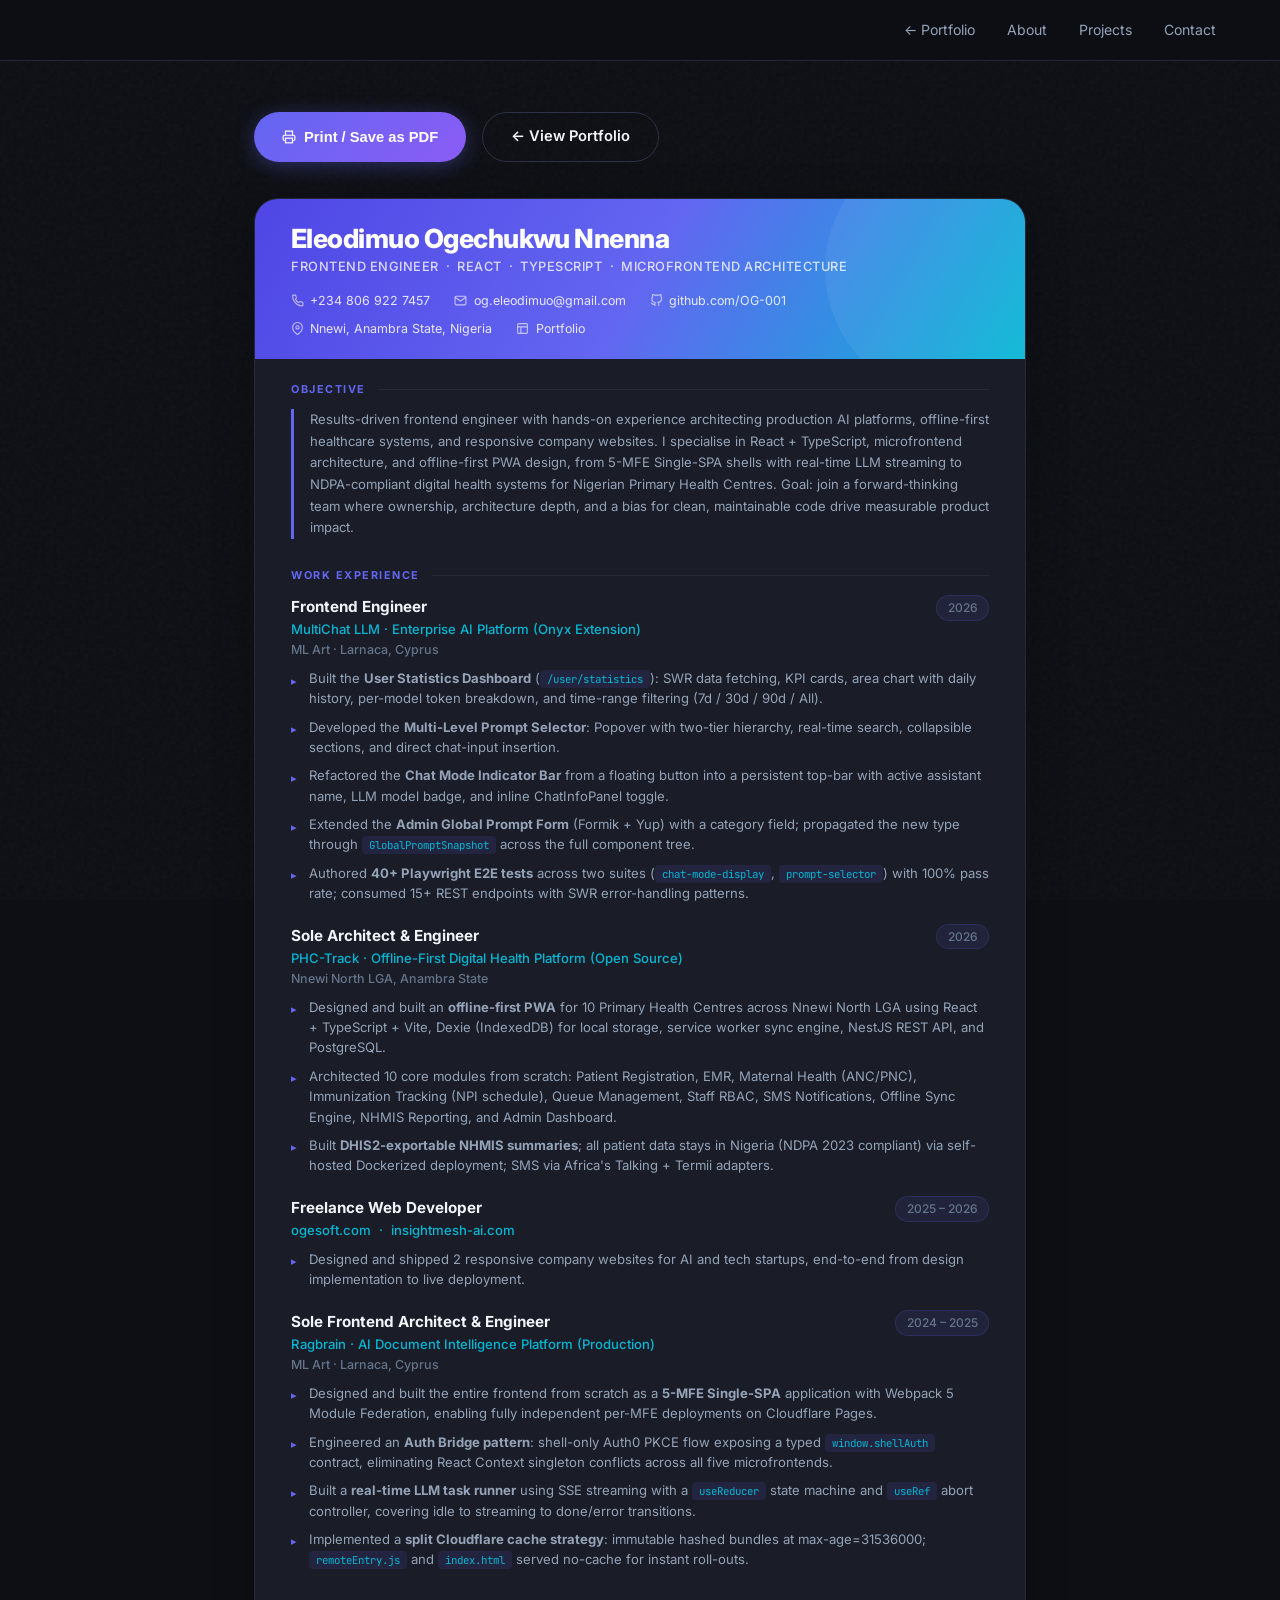
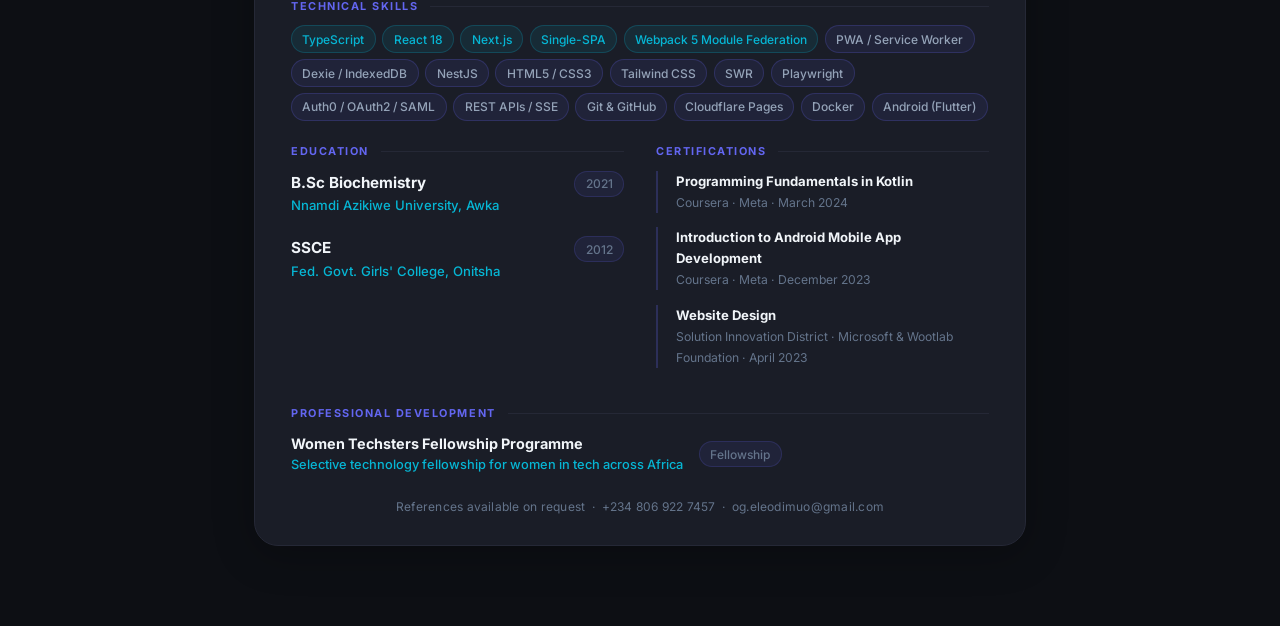
==== commit 94d9b7ef: "Add portfolio link to CV header Co-Authored-By: Claude Sonnet 4.6 <noreply@anthropic.com>" ====
--- a/pages/cv.html
+++ b/pages/cv.html
@@ -289,6 +289,10 @@
             <svg width="13" height="13" viewBox="0 0 24 24" fill="none" stroke="currentColor" stroke-width="2"><path d="M21 10c0 7-9 13-9 13s-9-6-9-13a9 9 0 0118 0z"/><circle cx="12" cy="10" r="3"/></svg>
             Nnewi, Anambra State, Nigeria
           </span>
+          <span class="cv-contact-item">
+            <svg width="13" height="13" viewBox="0 0 24 24" fill="none" stroke="currentColor" stroke-width="2"><rect x="3" y="3" width="18" height="18" rx="2"/><path d="M3 9h18M9 21V9"/></svg>
+            <a href="https://ogechukwu-nnenna-eleodimuo-portfolio.vercel.app/" target="_blank" style="color:inherit;text-decoration:none;">Portfolio</a>
+          </span>
         </div>
       </div>
 
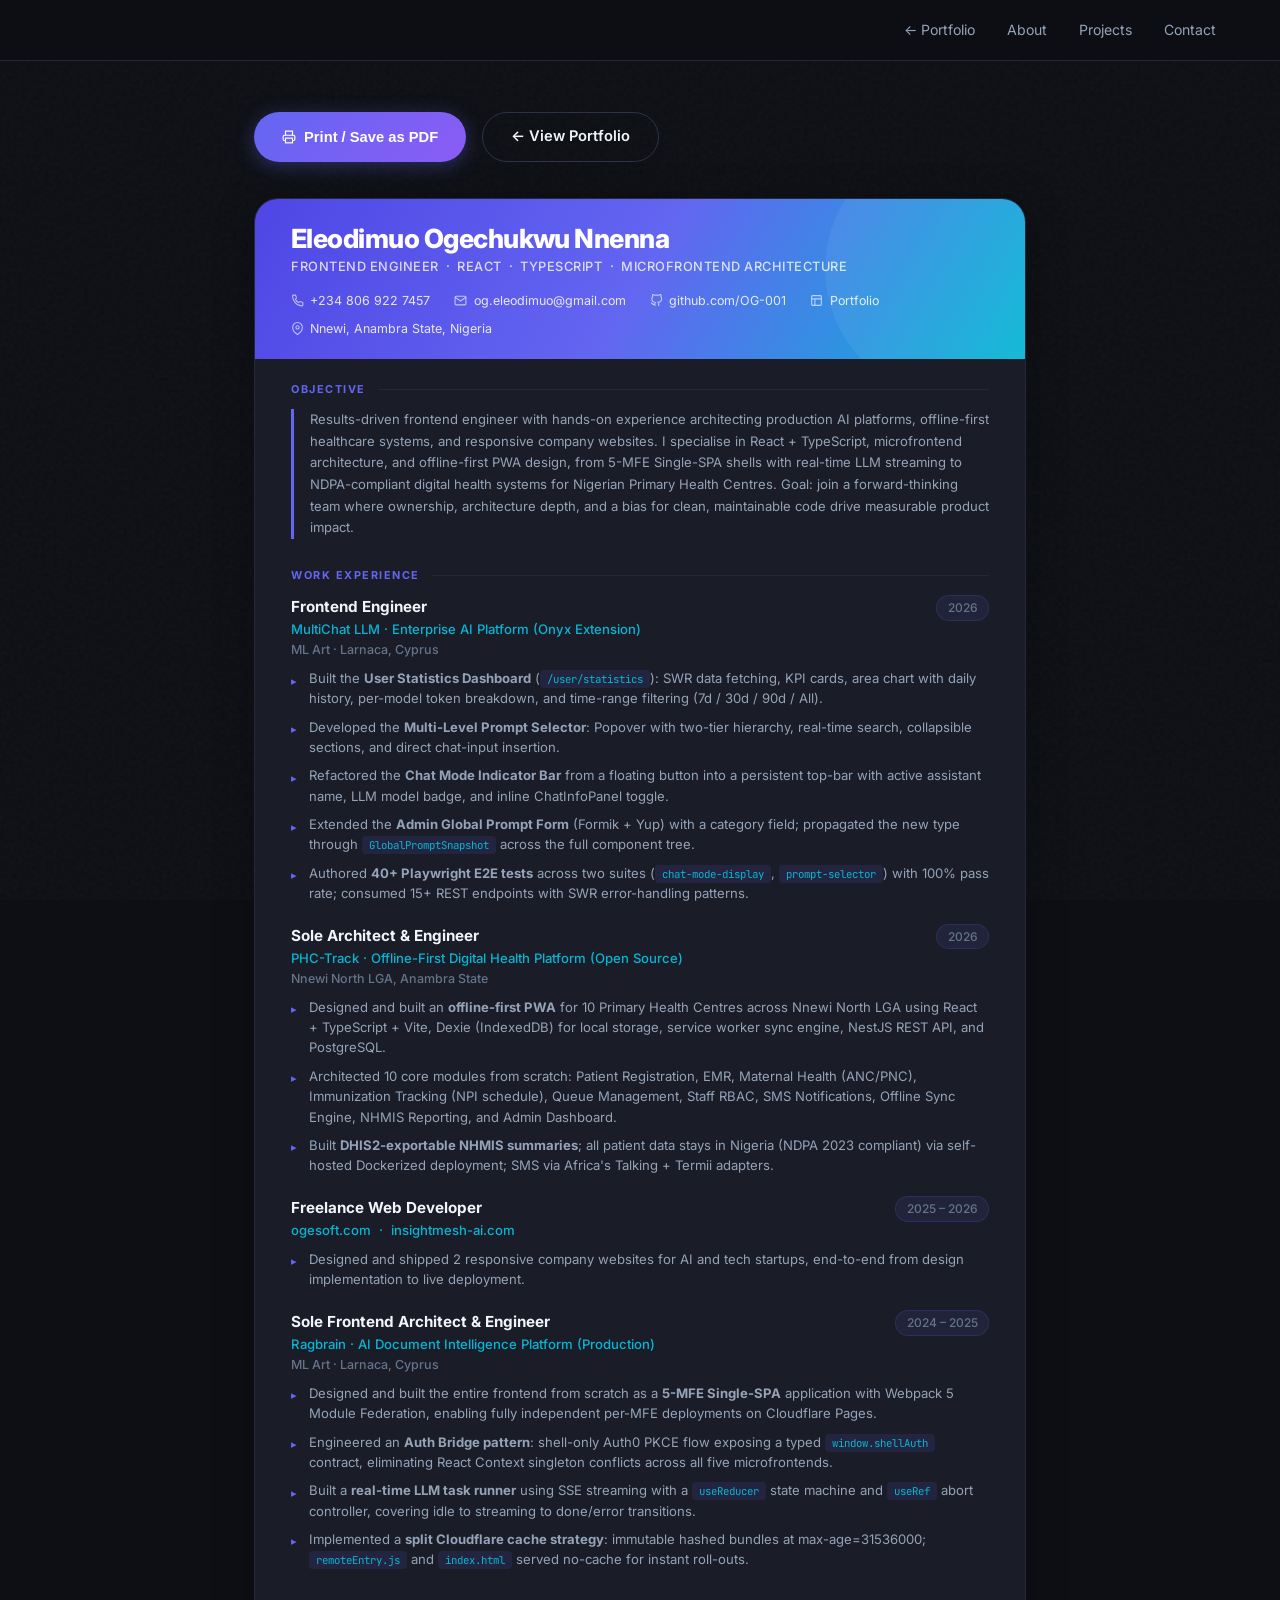
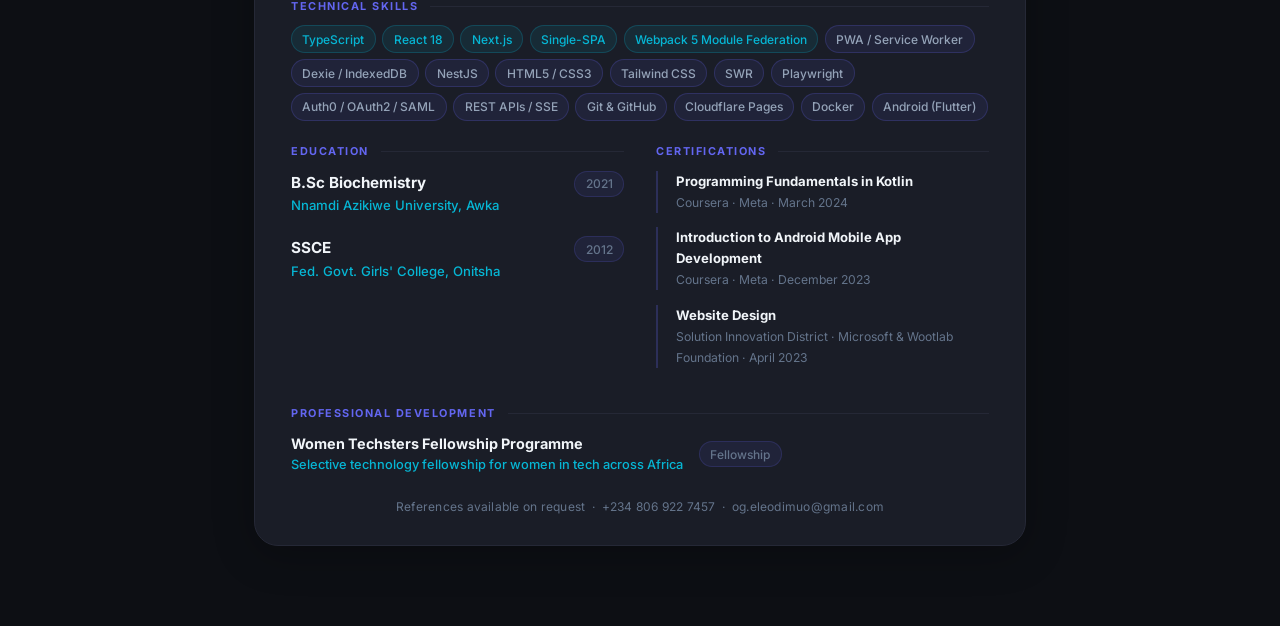
==== commit 14778fe7: "Reorder CV header links and make GitHub clickable Portfolio now appears before Location; GitHub link" ====
--- a/pages/cv.html
+++ b/pages/cv.html
@@ -283,15 +283,15 @@
           </span>
           <span class="cv-contact-item">
             <svg width="13" height="13" viewBox="0 0 24 24" fill="none" stroke="currentColor" stroke-width="2"><path d="M9 19c-5 1.5-5-2.5-7-3m14 6v-3.87a3.37 3.37 0 00-.94-2.61c3.14-.35 6.44-1.54 6.44-7A5.44 5.44 0 0020 4.77 5.07 5.07 0 0019.91 1S18.73.65 16 2.48a13.38 13.38 0 00-7 0C6.27.65 5.09 1 5.09 1A5.07 5.07 0 005 4.77a5.44 5.44 0 00-1.5 3.78c0 5.42 3.3 6.61 6.44 7A3.37 3.37 0 009 18.13V22"/></svg>
-            github.com/OG-001
+            <a href="https://github.com/OG-001" target="_blank" style="color:inherit;text-decoration:none;">github.com/OG-001</a>
+          </span>
+          <span class="cv-contact-item">
+            <svg width="13" height="13" viewBox="0 0 24 24" fill="none" stroke="currentColor" stroke-width="2"><rect x="3" y="3" width="18" height="18" rx="2"/><path d="M3 9h18M9 21V9"/></svg>
+            <a href="https://ogechukwu-nnenna-eleodimuo-portfolio.vercel.app/" target="_blank" style="color:inherit;text-decoration:none;">Portfolio</a>
           </span>
           <span class="cv-contact-item">
             <svg width="13" height="13" viewBox="0 0 24 24" fill="none" stroke="currentColor" stroke-width="2"><path d="M21 10c0 7-9 13-9 13s-9-6-9-13a9 9 0 0118 0z"/><circle cx="12" cy="10" r="3"/></svg>
             Nnewi, Anambra State, Nigeria
-          </span>
-          <span class="cv-contact-item">
-            <svg width="13" height="13" viewBox="0 0 24 24" fill="none" stroke="currentColor" stroke-width="2"><rect x="3" y="3" width="18" height="18" rx="2"/><path d="M3 9h18M9 21V9"/></svg>
-            <a href="https://ogechukwu-nnenna-eleodimuo-portfolio.vercel.app/" target="_blank" style="color:inherit;text-decoration:none;">Portfolio</a>
           </span>
         </div>
       </div>
